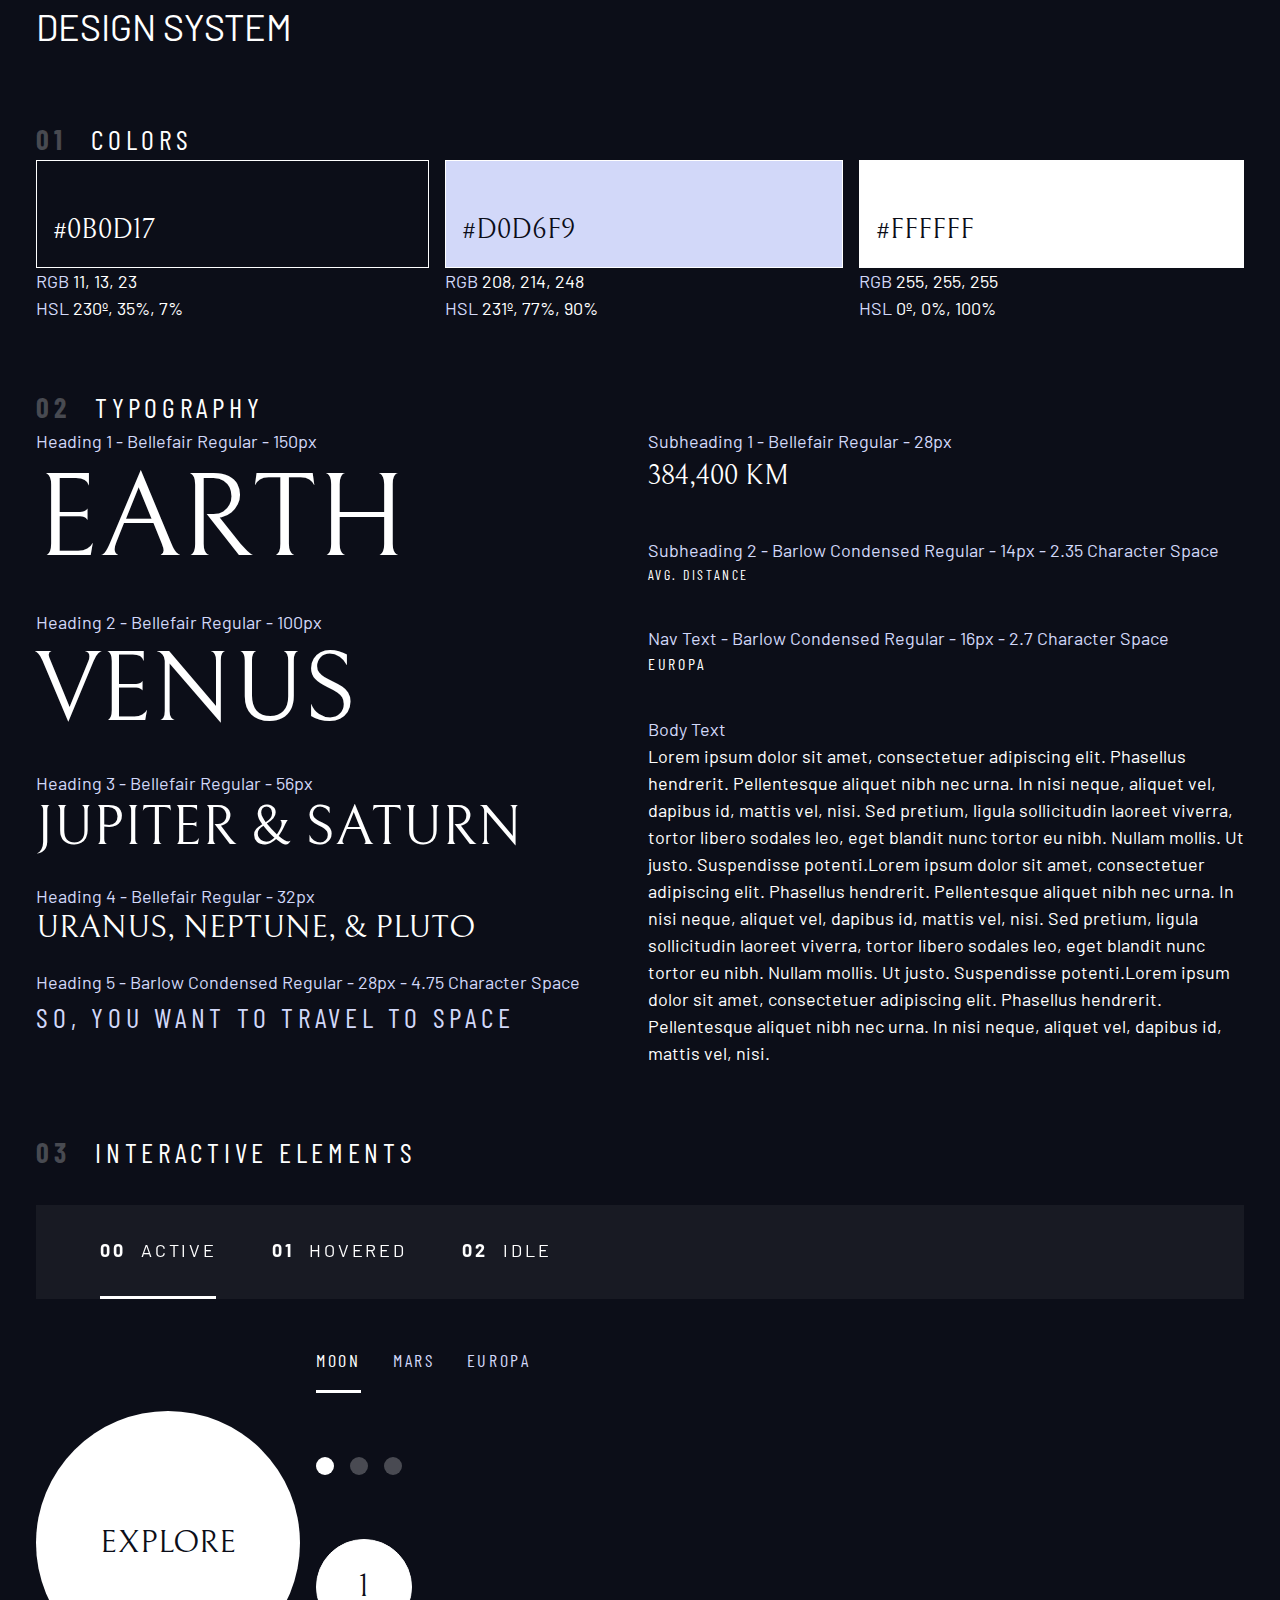
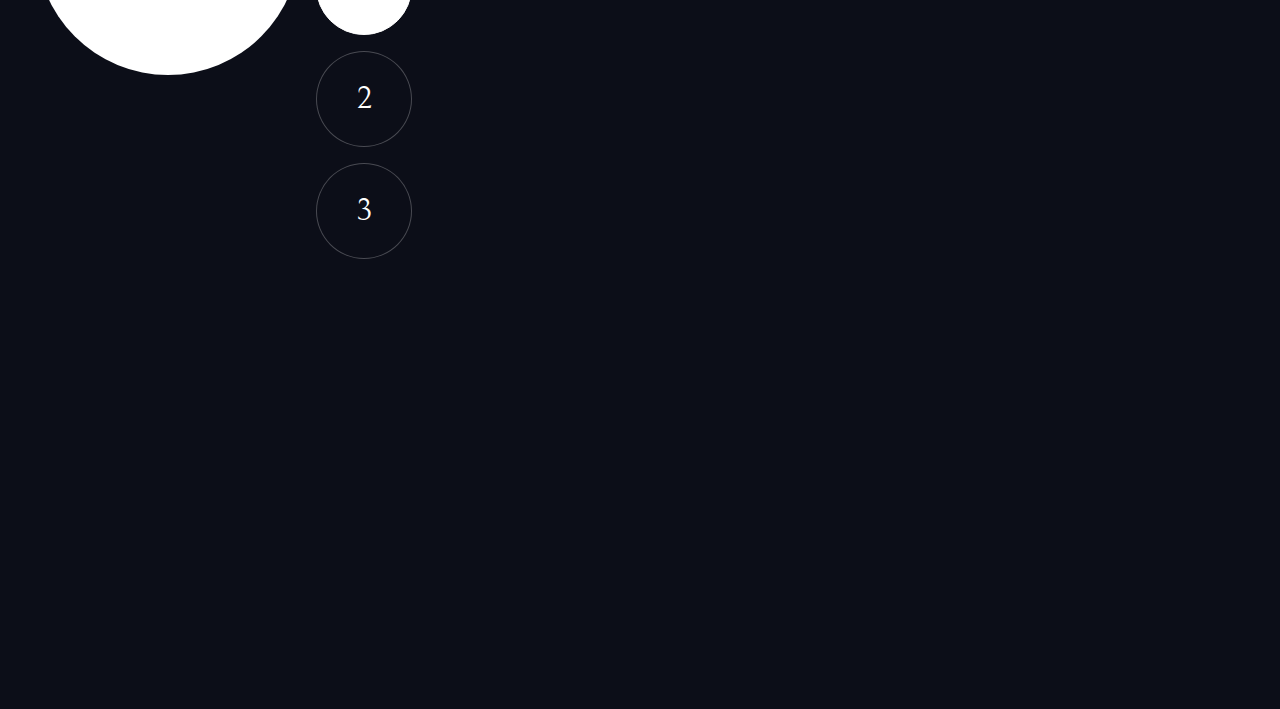
==== design-system.html @ 2c38a4b3 "Adding the design system and the home page" ====
<!DOCTYPE html>
<html lang="en">
  <head>
    <meta charset="UTF-8" />
    <meta name="viewport" content="width=device-width, initial-scale=1.0" />
    <!-- Google fonts -->
    <link rel="preconnect" href="https://fonts.googleapis.com" />
    <link rel="preconnect" href="https://fonts.gstatic.com" crossorigin />
    <link
      href="https://fonts.googleapis.com/css2?family=Barlow+Condensed:wght@400;700&family=Bellefair&family=Barlow:wght@400;700&display=swap"
      rel="stylesheet"
    />
    <link rel="stylesheet" href="index.css" />
    <title>Design system</title>
  </head>
  <body>
    <div class="container">
      <h1 class="uppercase">Design system</h1>

      <section id="colors" style="margin: 4rem 0">
        <h2 class="numbered-title"><span>01</span> colors</h2>

        <div class="flex">
          <div style="flex-grow: 1">
            <div
              class="bg-dark text-white ff-serif fs-500"
              style="padding: 3rem 1rem 1rem; border: 1px solid white"
            >
              #0B0D17
            </div>
            <p><span class="text-accent">RGB</span> 11, 13, 23</p>
            <p><span class="text-accent">HSL</span> 230º, 35%, 7%</p>
          </div>

          <div style="flex-grow: 1">
            <div
              class="bg-accent text-dark ff-serif fs-500"
              style="padding: 3rem 1rem 1rem; border: 1px solid white"
            >
              #D0D6F9
            </div>
            <p><span class="text-accent">RGB</span> 208, 214, 248</p>
            <p><span class="text-accent">HSL</span> 231º, 77%, 90%</p>
          </div>

          <div style="flex-grow: 1">
            <div
              class="bg-white text-dark ff-serif fs-500"
              style="padding: 3rem 1rem 1rem; border: 1px solid white"
            >
              #FFFFFF
            </div>
            <p><span class="text-accent">RGB</span> 255, 255, 255</p>
            <p><span class="text-accent">HSL</span> 0º, 0%, 100%</p>
          </div>
        </div>
      </section>

      <section id="typography" style="margin: 4rem 0">
        <h2 class="numbered-title"><span>02 </span>Typography</h2>
        <div class="flex">
          <div class="flow" style="flex-basis: 100%; --flow-space: 1.5rem">
            <div>
              <p class="text-accent">Heading 1 - Bellefair Regular - 150px</p>
              <p class="fs-900 ff-serif uppercase">Earth</p>
            </div>
            <div>
              <p class="text-accent">Heading 2 - Bellefair Regular - 100px</p>
              <p class="fs-800 ff-serif uppercase">Venus</p>
            </div>
            <div>
              <p class="text-accent">Heading 3 - Bellefair Regular - 56px</p>
              <p class="fs-700 ff-serif uppercase">Jupiter & Saturn</p>
            </div>
            <div>
              <p class="text-accent">Heading 4 - Bellefair Regular - 32px</p>
              <p class="fs-600 ff-serif uppercase">Uranus, Neptune, & Pluto</p>
            </div>
            <div>
              <p class="text-accent">
                Heading 5 - Barlow Condensed Regular - 28px - 4.75 Character
                Space
              </p>
              <p
                class="text-accent fs-500 ff-sans-cond uppercase letter-spacing-1"
              >
                So, you want to travel to space
              </p>
            </div>
          </div>

          <div class="flow" style="flex-basis: 100%; --flow-space: 2.5rem">
            <div>
              <p class="text-accent">Subheading 1 - Bellefair Regular - 28px</p>
              <p class="fs-500 ff-serif uppercase">384,400 km</p>
            </div>
            <div>
              <p class="text-accent">
                Subheading 2 - Barlow Condensed Regular - 14px - 2.35 Character
                Space
              </p>
              <p class="fs-200 uppercase ff-sans-cond letter-spacing-3">
                Avg. Distance
              </p>
            </div>
            <div>
              <p class="text-accent">
                Nav Text - Barlow Condensed Regular - 16px - 2.7 Character Space
              </p>
              <p class="fs-300 uppercase ff-sans-cond letter-spacing-2">
                Europa
              </p>
            </div>
            <div>
              <p class="text-accent">Body Text</p>
              <p>
                Lorem ipsum dolor sit amet, consectetuer adipiscing elit.
                Phasellus hendrerit. Pellentesque aliquet nibh nec urna. In nisi
                neque, aliquet vel, dapibus id, mattis vel, nisi. Sed pretium,
                ligula sollicitudin laoreet viverra, tortor libero sodales leo,
                eget blandit nunc tortor eu nibh. Nullam mollis. Ut justo.
                Suspendisse potenti.Lorem ipsum dolor sit amet, consectetuer
                adipiscing elit. Phasellus hendrerit. Pellentesque aliquet nibh
                nec urna. In nisi neque, aliquet vel, dapibus id, mattis vel,
                nisi. Sed pretium, ligula sollicitudin laoreet viverra, tortor
                libero sodales leo, eget blandit nunc tortor eu nibh. Nullam
                mollis. Ut justo. Suspendisse potenti.Lorem ipsum dolor sit
                amet, consectetuer adipiscing elit. Phasellus hendrerit.
                Pellentesque aliquet nibh nec urna. In nisi neque, aliquet vel,
                dapibus id, mattis vel, nisi.
              </p>
            </div>
          </div>
        </div>
      </section>

      <section class="flow" id="interactive-elements">
        <h2 class="numbered-title"><span>03</span> Interactive elements</h2>

        <!-- navigation -->
        <div>
          <nav>
            <ul class="primary-navigation underline-indicators flex">
              <li class="active">
                <a class="uppercase text-white letter-spacing-2" href="#"
                  ><span>00</span> Active</a
                >
              </li>
              <li>
                <a class="uppercase text-white letter-spacing-2" href="#"
                  ><span>01</span> Hovered</a
                >
              </li>
              <li>
                <a class="uppercase text-white letter-spacing-2" href="#"
                  ><span>02</span> Idle</a
                >
              </li>
            </ul>
          </nav>
        </div>

        <div class="flex">
          <div style="margin-top: 5rem">
            <!-- explore button -->
            <a
              href="#"
              class="large-button bg-white text-dark uppercase ff-serif fs-600"
              >Explore</a
            >
          </div>

          <div class="flow" style="margin-bottom: 50vh; --flow-space: 4rem">
            <!-- Tabs -->
            <div class="tab-list underline-indicators flex">
              <button
                aria-selected="true"
                class="uppercase ff-sans-cond text-accent bg-dark letter-spacing-2"
              >
                Moon
              </button>
              <button
                aria-selected="false"
                class="uppercase ff-sans-cond text-accent bg-dark letter-spacing-2"
              >
                Mars
              </button>
              <button
                aria-selected="false"
                class="uppercase ff-sans-cond text-accent bg-dark letter-spacing-2"
              >
                Europa
              </button>
            </div>

            <!-- Dots -->
            <div class="dot-indicators flex">
              <button aria-selected="true"><span class="sr-only">Slide title</span></button>
              <button aria-selected="false"><span class="sr-only">Slide title</span></button>
              <button aria-selected="false"><span class="sr-only">Slide title</span></button>
            </div>

            <!-- Numbers -->
            <div class="number-indicators flex">
                <a href="#" class="ff-serif text-white fs-600 active">1</a>
                <a href="#" class="ff-serif text-white fs-600">2</a>
                <a href="#" class="ff-serif text-white fs-600">3</a>
              </div>
          </div>
        </div>
      </section>
    </div>

    <script src="index.pack.js"></script>
  </body>
</html>
---- index.css ----
/* ------------------ */
/* Custom properties  */
/* ------------------ */

:root {
  /* colors */
  --clr-dark: 230 35% 7%;
  --clr-light: 231 77% 90%;
  --clr-white: 0 0% 100%;

  /* font-sizes */
  --fs-900: clamp(5rem, 8vw + 1rem, 9.375rem);
  --fs-800: 6.25rem;
  --fs-700: 3.5rem;
  --fs-600: 2rem;
  --fs-500: 1.75rem;
  --fs-400: 1.125rem;
  --fs-300: 1rem;
  --fs-200: 0.875rem;

  /* font-families */
  --ff-serif: "Bellefair", serif;
  --ff-sans-cond: "Barlow Condensed", sans-serif;
  --ff-sans-normal: "Barlow", sans-serif;
}

/* Tablet: 650px */
@media (min-width: 35em) {
  :root {
    --fs-800: 5rem;
    --fs-700: 2.5rem;
    --fs-600: 1.5rem;
    --fs-400: 1rem;
  }
}

/* Desktop: */
@media (min-width: 45em) {
  :root {
    /* font-sizes */
    --fs-800: 6.25rem;
    --fs-700: 3.5rem;
    --fs-600: 2rem;
    --fs-400: 1.125rem;
  }
}

/* ------------------ */
/* Reset              */
/* ------------------ */

/* https://piccalil.li/blog/a-modern-css-reset/ */

/* Box sizing */
*,
*::before,
*::after {
  box-sizing: border-box;
}

/* Reset margins */
body,
h1,
h2,
h3,
h4,
h5,
p,
figure,
picture {
  margin: 0;
}

h1,
h2,
h3,
h4,
h5,
h6 {
  font-weight: var(--fs-400);
}

/* set up the body */
body {
  font-family: var(--ff-sans-normal);
  font-size: var(--fs-400);
  color: hsl(var(--clr-white));
  background-color: hsl(var(--clr-dark));
  line-height: 1.5;
  min-height: 100vh;

  display: grid;
  grid-template-rows: min-content 1fr;

  overflow-x: hidden;
}

/* Make images easier to work with */
img,
picture {
  max-width: 100%;
  display: block;
}

/* make forms easier to work with */
input,
button,
textarea,
select {
  font: inherit;
}

/* Remove animations for people who've turned them off */
@media (prefers-reduced-motion: reduce) {
  *,
  *::before,
  *::after {
    animation-duration: 0.01ms !important;
    animation-iteration-count: 1 !important;
    transition-duration: 0.01ms !important;
    scroll-behavior: auto !important;
  }
}

/* ------------------ */
/* Utility classes    */
/* ------------------ */

/* general */

.flex {
  display: flex;
  gap: var(--gap, 1rem);
}

.grid {
  display: grid;
  gap: var(--gap, 1rem);
}

.d-block {
  display: block;
}

.flow > *:where(:not(:first-child)) {
  margin-top: var(--flow-space, 1rem);
}

.container {
  padding-inline: 2em;
  margin-inline: auto;
  max-width: 80rem;
}

.grid-container {
  text-align: center;
  display: grid;
  place-items: center;
  padding-inline: 1rem;
}

.grid-container * {
  max-width: 50ch;
}

/* Desktop layout: */
@media (min-width: 45em) {
  .grid-container {
    text-align: left;
    column-gap: var(--container-gap, 2rem);
    grid-template-columns: minmax(2rem, 1fr) repeat(2, minmax(0, 40rem)) minmax(
        2rem,
        1fr
      );
  }

  .grid-container > *:first-child {
    grid-column: 2;
  }

  .grid-container > *:last-child {
    grid-column: 3;
  }

  .grid-container--home {
    padding-bottom: max(6rem, 20vh);
    align-items: end;
  }
}

.sr-only {
  position: absolute;
  width: 1px;
  height: 1px;
  padding: 0;
  margin: -1px;
  overflow: hidden;
  clip: rect(0, 0, 0, 0);
  white-space: nowrap;
  border: 0;
}

.skip-to-content {
  position: absolute;
  z-index: 9999;
  background-color: hsl(var(--clr-white));
  color: hsl(var(--clr-dark));
  padding: 0.5em 1em;
  margin-inline: auto;
  transform: translateY(-100%);
  transition: transform 250ms ease-in;
}

.skip-to-content:focus {
  transform: translateY(0);
}

/* colors */

.bg-dark {
  background-color: hsl(var(--clr-dark));
}

.bg-accent {
  background-color: hsl(var(--clr-light));
}

.bg-white {
  background-color: hsl(var(--clr-white));
}

.text-dark {
  color: hsl(var(--clr-dark));
}

.text-accent {
  color: hsl(var(--clr-light));
}

.text-white {
  color: hsl(var(--clr-white));
}

/* typography */

.ff-serif {
  font-family: var(--ff-serif);
}
.ff-sans-cond {
  font-family: var(--ff-sans-cond);
}
.ff-sans-normal {
  font-family: var(--ff-sans-normal);
}

.letter-spacing-1 {
  letter-spacing: 4.75px;
}
.letter-spacing-2 {
  letter-spacing: 2.7px;
}
.letter-spacing-3 {
  letter-spacing: 2.35px;
}

.uppercase {
  text-transform: uppercase;
}

.fs-900 {
  font-size: var(--fs-900);
}
.fs-800 {
  font-size: var(--fs-800);
}
.fs-700 {
  font-size: var(--fs-700);
}
.fs-600 {
  font-size: var(--fs-600);
}
.fs-500 {
  font-size: var(--fs-500);
}
.fs-400 {
  font-size: var(--fs-400);
}
.fs-300 {
  font-size: var(--fs-300);
}
.fs-200 {
  font-size: var(--fs-200);
}

.fs-900,
.fs-800,
.fs-700,
.fs-600 {
  line-height: 1.1;
}

.numbered-title {
  font-family: var(--ff-sans-cond);
  font-size: var(--fs-500);
  text-transform: uppercase;
  letter-spacing: 4.72px;
}

.numbered-title span {
  margin-right: 0.5em;
  font-weight: 700;
  color: hsl(var(--clr-white) / 0.25);
}

/* ------------------ */
/* Components         */
/* ------------------ */

.large-button {
  font-size: 2rem;
  position: relative;
  z-index: 1;
  display: inline-grid;
  place-items: center;
  padding: 0 2em;
  border-radius: 50%;
  aspect-ratio: 1;
  text-decoration: none;
}

.large-button::after {
  content: "";
  position: absolute;
  z-index: -1;
  width: 100%;
  height: 100%;
  background: hsl(var(--clr-white) / 0.15);
  border-radius: 50%;
  opacity: 0;
  transition: opacity 500ms linear, transform 750ms ease-in-out;
}

.large-button:hover::after,
.large-button:focus::after {
  opacity: 1;
  transform: scale(1.5);
}

/* primary-header */
.logo {
  margin: 1.5rem clamp(1.5rem, 5vw, 3.5rem);
}

.primary-header {
  justify-content: space-between;
  align-items: center;
}

.primary-navigation {
  --gap: clamp(1.5rem, 5vw, 3.5rem);
  --underline-gap: 2rem;
  list-style: none;
  padding: 0;
  margin: 0;
  background: hsl(var(--clr-dark) / 0.95);
}

.primary-navigation a {
  text-decoration: none;
}

.primary-navigation a > span {
  font-weight: 700;
  margin-right: 0.5em;
}

@supports (backdrop-filter: blur(1.5rem)) {
  .primary-navigation {
    background: hsl(var(--clr-white) / 0.05);
    backdrop-filter: blur(1.5rem);
  }
}

.mobile-nav-toggle {
  display: none;
}

@media (max-width: 35rem) {
  .primary-navigation {
    --underline-gap: 0.5rem;
    position: fixed;
    z-index: 1000;
    inset: 0 0 0 30%;
    list-style: none;
    padding: min(20rem, 15vh) 2rem;
    margin: 0;
    flex-direction: column;
    transform: translateX(100%);
    transition: transform 500ms ease-in-out;
  }

  .primary-navigation.underline-indicators > .active {
    border: 0;
  }

  .primary-navigation[data-visible="true"] {
    transform: translateX(0);
  }

  .mobile-nav-toggle {
    display: block;
    position: absolute;
    z-index: 2000;
    right: 1rem;
    top: 2rem;
    background: transparent;
    background-image: url(./assets/shared/icon-hamburger.svg);
    background-repeat: no-repeat;
    background-position: center center;
    width: 1.5rem;
    aspect-ratio: 1;
    border: 0;
  }

  .mobile-nav-toggle[aria-expanded="true"] {
    background-image: url(./assets/shared/icon-close.svg);
  }

  .mobile-nav-toggle:focus-visible {
    outline: 5px solid white;
    outline-offset: 5px;
  }
}

@media (min-width: 35em) {
  .primary-navigation {
    padding-inline: clamp(3rem, 5vw, 7rem);
  }
}

@media (min-width: 35em) and (max-width: 44.999em) {
  .primary-navigation a > span {
    display: none;
  }
}

@media (min-width: 45em) {
  .primary-header::after {
    content: '';
    display: block;
    position: relative;
    height: 1px;
    width: 100%;
    margin-right: -2.5rem;
    background: hsl(var(--clr-white) / 0.25);
    order: 1;
  }

  nav {
    order: 2;
  }

  .primary-navigation {
    margin-block: 2rem;
  }
}

.underline-indicators > * {
  cursor: pointer;
  padding: var(--underline-gap, 1rem) 0;
  border: 0;
  border-bottom: 0.2rem solid hsl(var(--clr-white) / 0);
}

.underline-indicators > *:hover,
.underline-indicators > *:focus {
  border-color: hsl(var(--clr-white) / 0.5);
}

.underline-indicators > .active,
.underline-indicators > [aria-selected="true"] {
  color: hsl(var(--clr-white) / 1);
  border-color: hsl(var(--clr-white) / 1);
}

.tab-list {
  --gap: 2rem;
}

.dot-indicators > * {
  cursor: pointer;
  border: 0;
  border-radius: 50%;
  aspect-ratio: 1;
  padding: 0.5em;
  background-color: hsl(var(--clr-white) / 0.25);
}

.dot-indicators > *:hover,
.dot-indicators > *:focus {
  background-color: hsl(var(--clr-white) / 0.5);
}

.dot-indicators > [aria-selected="true"] {
  background-color: hsl(var(--clr-white) / 1);
}

.number-indicators {
  flex-direction: column;
}

.number-indicators > a {
  display: grid;
  place-items: center;
  text-decoration: none;
  cursor: pointer;
  border: 1px solid hsl(var(--clr-white) / 0.25);
  border-radius: 50%;
  width: 3em;
  height: 3em;
  background-color: hsl(var(--clr-dark));
}

.number-indicators > *:hover,
.number-indicators > *:focus {
  border: 1px solid hsl(var(--clr-white) / 1);
}

.number-indicators > .active {
  color: hsl(var(--clr-dark));
  background-color: hsl(var(--clr-white));
  border: 1px solid hsl(var(--clr-white) / 1);
}

/* ------------------------- */
/* Page specific background  */
/* ------------------------- */

/* home */
body {
  background-size: cover;
  background-position: bottom center;
}

.home {
  background-image: url(./assets/home/background-home-mobile.jpg);
}

@media (min-width: 35rem) {
  .home {
    background-position: center center;
    background-image: url(./assets/home/background-home-tablet.jpg);
  }
}

@media (min-width: 45rem) {
  .home {
    background-image: url(./assets/home/background-home-desktop.jpg);
  }
}
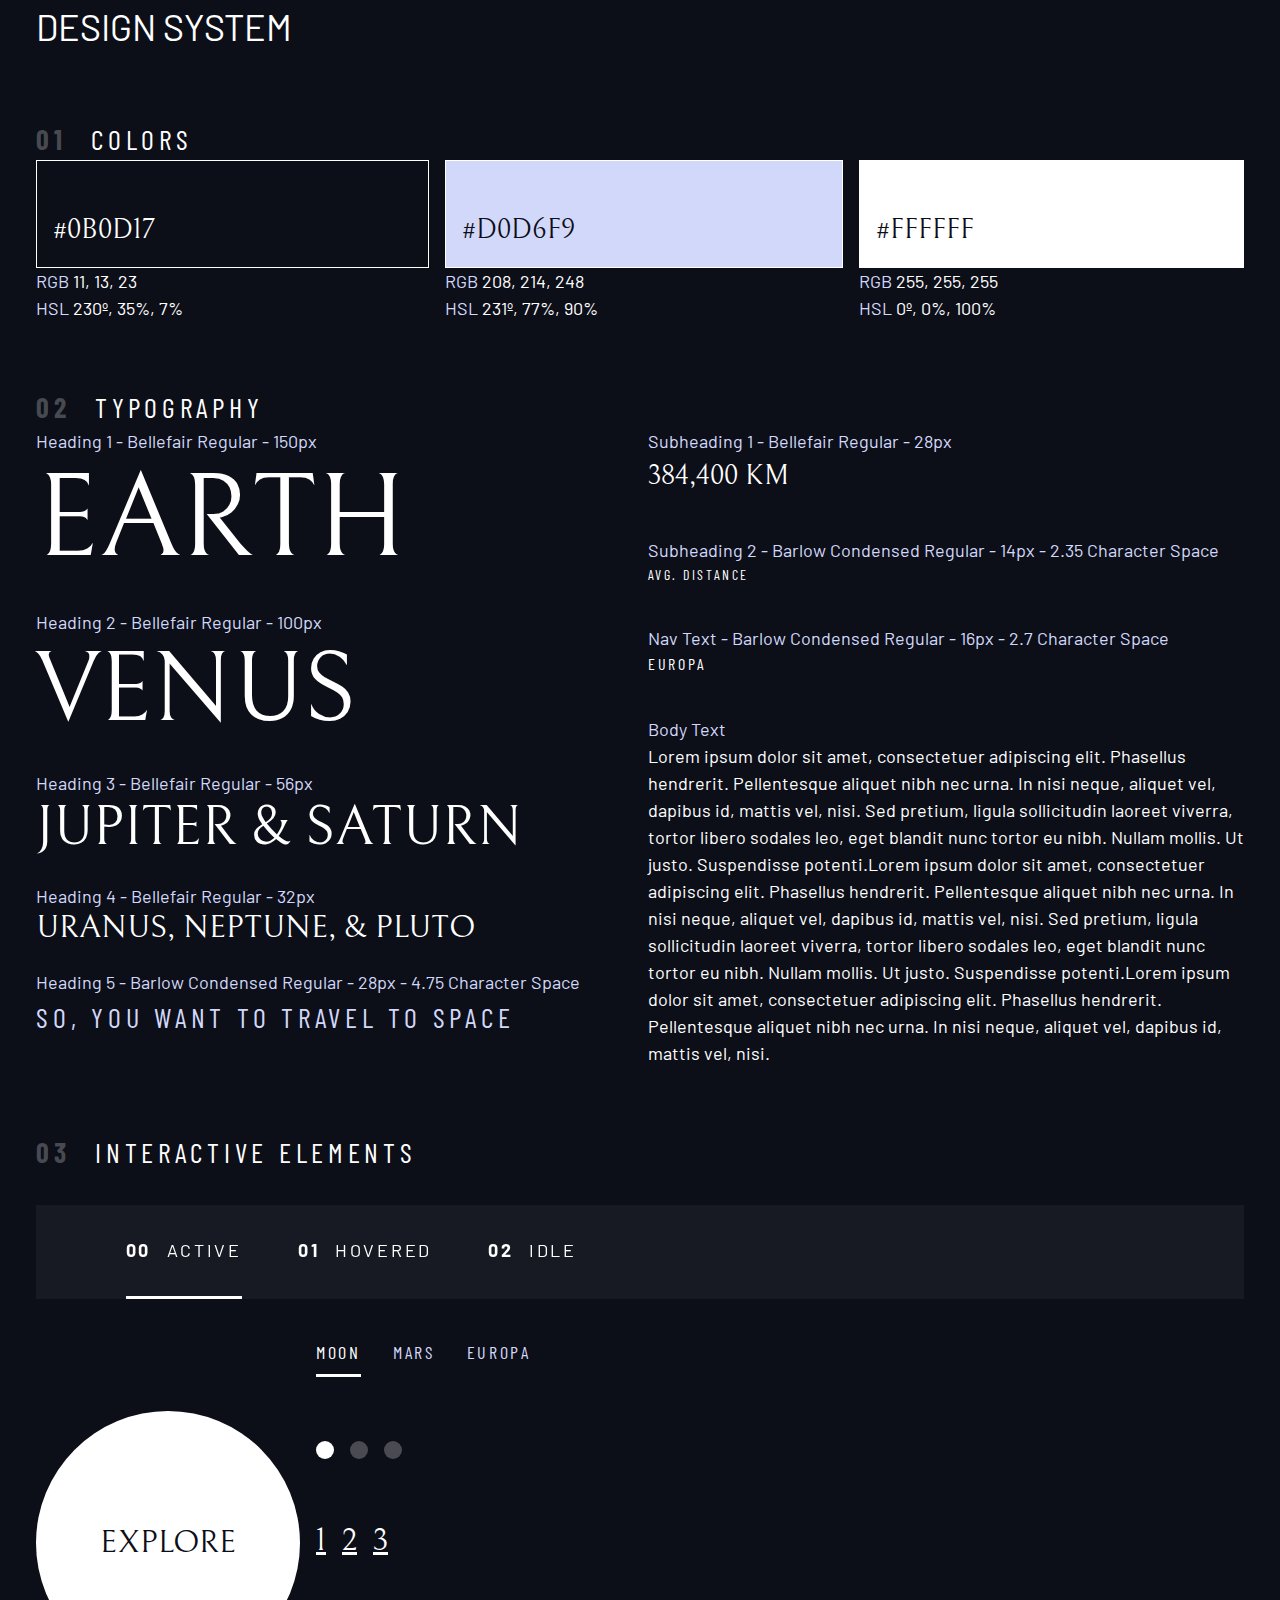
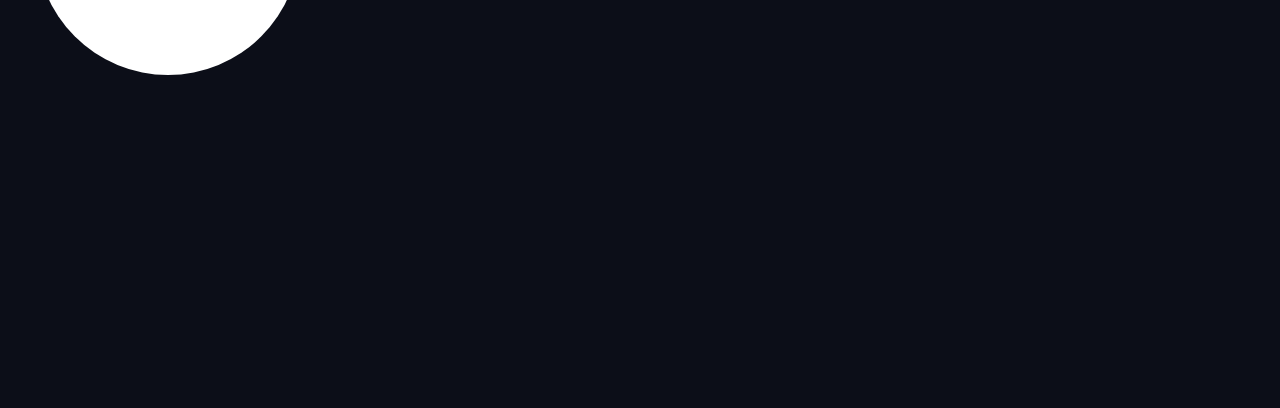
==== commit f2346652: "Finish the destination and crew pages. Add the functionality to navigate thru the tabs with the keyb" ====
--- a/design-system.html
+++ b/design-system.html
@@ -175,19 +175,19 @@
             <div class="tab-list underline-indicators flex">
               <button
                 aria-selected="true"
-                class="uppercase ff-sans-cond text-accent bg-dark letter-spacing-2"
+                class="uppercase ff-sans-cond text-accent letter-spacing-2"
               >
                 Moon
               </button>
               <button
                 aria-selected="false"
-                class="uppercase ff-sans-cond text-accent bg-dark letter-spacing-2"
+                class="uppercase ff-sans-cond text-accent letter-spacing-2"
               >
                 Mars
               </button>
               <button
                 aria-selected="false"
-                class="uppercase ff-sans-cond text-accent bg-dark letter-spacing-2"
+                class="uppercase ff-sans-cond text-accent letter-spacing-2"
               >
                 Europa
               </button>
--- a/index.css
+++ b/index.css
@@ -1,53 +1,54 @@
-/* ------------------ */
-/* Custom properties  */
-/* ------------------ */
+/* ------------------- */
+/* Custom properties   */
+/* ------------------- */
 
 :root {
   /* colors */
   --clr-dark: 230 35% 7%;
   --clr-light: 231 77% 90%;
   --clr-white: 0 0% 100%;
-
+  
   /* font-sizes */
   --fs-900: clamp(5rem, 8vw + 1rem, 9.375rem);
-  --fs-800: 6.25rem;
-  --fs-700: 3.5rem;
-  --fs-600: 2rem;
-  --fs-500: 1.75rem;
-  --fs-400: 1.125rem;
+  --fs-800: 3.5rem;
+  --fs-700: 1.5rem;
+  --fs-600: 1rem;
+  --fs-500: 1rem;
+  --fs-400: 0.9375rem;
   --fs-300: 1rem;
   --fs-200: 0.875rem;
-
+  
   /* font-families */
   --ff-serif: "Bellefair", serif;
   --ff-sans-cond: "Barlow Condensed", sans-serif;
   --ff-sans-normal: "Barlow", sans-serif;
 }
 
-/* Tablet: 650px */
 @media (min-width: 35em) {
   :root {
-    --fs-800: 5rem;
-    --fs-700: 2.5rem;
-    --fs-600: 1.5rem;
-    --fs-400: 1rem;
-  }
-}
-
-/* Desktop: */
+      --fs-800: 5rem;
+      --fs-700: 2.5rem;
+      --fs-600: 1.5rem;
+      --fs-500: 1.25rem;
+      --fs-400: 1rem;
+  }
+}
+
 @media (min-width: 45em) {
   :root {
-    /* font-sizes */
-    --fs-800: 6.25rem;
-    --fs-700: 3.5rem;
-    --fs-600: 2rem;
-    --fs-400: 1.125rem;
-  }
-}
-
-/* ------------------ */
-/* Reset              */
-/* ------------------ */
+      /* font-sizes */
+      --fs-800: 6.25rem;
+      --fs-700: 3.5rem;
+      --fs-600: 2rem;
+      --fs-500: 1.75rem;
+      --fs-400: 1.125rem;
+  }
+}
+
+
+/* ------------------- */
+/* Reset               */
+/* ------------------- */
 
 /* https://piccalil.li/blog/a-modern-css-reset/ */
 
@@ -68,7 +69,7 @@
 p,
 figure,
 picture {
-  margin: 0;
+  margin: 0; 
 }
 
 h1,
@@ -76,33 +77,34 @@
 h3,
 h4,
 h5,
-h6 {
-  font-weight: var(--fs-400);
+h6,
+p {
+  font-weight: 400;
 }
 
 /* set up the body */
 body {
   font-family: var(--ff-sans-normal);
   font-size: var(--fs-400);
-  color: hsl(var(--clr-white));
-  background-color: hsl(var(--clr-dark));
+  color: hsl( var(--clr-white) );
+  background-color: hsl( var(--clr-dark) );
   line-height: 1.5;
   min-height: 100vh;
-
+  
   display: grid;
   grid-template-rows: min-content 1fr;
-
+  
   overflow-x: hidden;
 }
 
-/* Make images easier to work with */
+/* make images easier to work with */
 img,
-picture {
+picutre {
   max-width: 100%;
   display: block;
 }
 
-/* make forms easier to work with */
+/* make form elements easier to work with */
 input,
 button,
 textarea,
@@ -110,21 +112,22 @@
   font: inherit;
 }
 
-/* Remove animations for people who've turned them off */
-@media (prefers-reduced-motion: reduce) {
-  *,
-  *::before,
-  *::after {
-    animation-duration: 0.01ms !important;
-    animation-iteration-count: 1 !important;
-    transition-duration: 0.01ms !important;
-    scroll-behavior: auto !important;
-  }
-}
-
-/* ------------------ */
-/* Utility classes    */
-/* ------------------ */
+/* remove animations for people who've turned them off */
+@media (prefers-reduced-motion: reduce) {  
+*,
+*::before,
+*::after {
+  animation-duration: 0.01ms !important;
+  animation-iteration-count: 1 !important;
+  transition-duration: 0.01ms !important;
+  scroll-behavior: auto !important;
+}
+}
+
+
+/* ------------------- */
+/* Utility classes     */
+/* ------------------- */
 
 /* general */
 
@@ -144,6 +147,10 @@
 
 .flow > *:where(:not(:first-child)) {
   margin-top: var(--flow-space, 1rem);
+}
+
+.flow--space-small {
+  --flow-space: .75rem;
 }
 
 .container {
@@ -152,60 +159,24 @@
   max-width: 80rem;
 }
 
-.grid-container {
-  text-align: center;
-  display: grid;
-  place-items: center;
-  padding-inline: 1rem;
-}
-
-.grid-container * {
-  max-width: 50ch;
-}
-
-/* Desktop layout: */
-@media (min-width: 45em) {
-  .grid-container {
-    text-align: left;
-    column-gap: var(--container-gap, 2rem);
-    grid-template-columns: minmax(2rem, 1fr) repeat(2, minmax(0, 40rem)) minmax(
-        2rem,
-        1fr
-      );
-  }
-
-  .grid-container > *:first-child {
-    grid-column: 2;
-  }
-
-  .grid-container > *:last-child {
-    grid-column: 3;
-  }
-
-  .grid-container--home {
-    padding-bottom: max(6rem, 20vh);
-    align-items: end;
-  }
-}
-
 .sr-only {
-  position: absolute;
-  width: 1px;
-  height: 1px;
-  padding: 0;
-  margin: -1px;
-  overflow: hidden;
-  clip: rect(0, 0, 0, 0);
-  white-space: nowrap;
-  border: 0;
+position: absolute; 
+width: 1px;
+height: 1px;
+padding: 0;
+margin: -1px; 
+overflow: hidden;
+clip: rect(0, 0, 0, 0);
+white-space: nowrap; /* added line */
+border: 0;
 }
 
 .skip-to-content {
   position: absolute;
   z-index: 9999;
-  background-color: hsl(var(--clr-white));
-  color: hsl(var(--clr-dark));
-  padding: 0.5em 1em;
+  background: hsl( var(--clr-white) );
+  color: hsl( var(--clr-dark) ); 
+  padding: .5em 1em;
   margin-inline: auto;
   transform: translateY(-100%);
   transition: transform 250ms ease-in;
@@ -217,80 +188,34 @@
 
 /* colors */
 
-.bg-dark {
-  background-color: hsl(var(--clr-dark));
-}
-
-.bg-accent {
-  background-color: hsl(var(--clr-light));
-}
-
-.bg-white {
-  background-color: hsl(var(--clr-white));
-}
-
-.text-dark {
-  color: hsl(var(--clr-dark));
-}
-
-.text-accent {
-  color: hsl(var(--clr-light));
-}
-
-.text-white {
-  color: hsl(var(--clr-white));
-}
+.bg-dark { background-color: hsl( var(--clr-dark) );}
+.bg-accent { background-color: hsl( var(--clr-light) );}
+.bg-white { background-color: hsl( var(--clr-white) );}
+
+.text-dark { color: hsl( var(--clr-dark) );}
+.text-accent { color: hsl( var(--clr-light) );}
+.text-white { color: hsl( var(--clr-white) );}
 
 /* typography */
 
-.ff-serif {
-  font-family: var(--ff-serif);
-}
-.ff-sans-cond {
-  font-family: var(--ff-sans-cond);
-}
-.ff-sans-normal {
-  font-family: var(--ff-sans-normal);
-}
-
-.letter-spacing-1 {
-  letter-spacing: 4.75px;
-}
-.letter-spacing-2 {
-  letter-spacing: 2.7px;
-}
-.letter-spacing-3 {
-  letter-spacing: 2.35px;
-}
-
-.uppercase {
-  text-transform: uppercase;
-}
-
-.fs-900 {
-  font-size: var(--fs-900);
-}
-.fs-800 {
-  font-size: var(--fs-800);
-}
-.fs-700 {
-  font-size: var(--fs-700);
-}
-.fs-600 {
-  font-size: var(--fs-600);
-}
-.fs-500 {
-  font-size: var(--fs-500);
-}
-.fs-400 {
-  font-size: var(--fs-400);
-}
-.fs-300 {
-  font-size: var(--fs-300);
-}
-.fs-200 {
-  font-size: var(--fs-200);
-}
+.ff-serif { font-family: var(--ff-serif); } 
+.ff-sans-cond { font-family: var(--ff-sans-cond); } 
+.ff-sans-normal { font-family: var(--ff-sans-normal); } 
+
+.letter-spacing-1 { letter-spacing: 4.75px; } 
+.letter-spacing-2 { letter-spacing: 2.7px; } 
+.letter-spacing-3 { letter-spacing: 2.35px; } 
+
+.uppercase { text-transform: uppercase; }
+
+.fs-900 { font-size: var(--fs-900); }
+.fs-800 { font-size: var(--fs-800); }
+.fs-700 { font-size: var(--fs-700); }
+.fs-600 { font-size: var(--fs-600); }
+.fs-500 { font-size: var(--fs-500); }
+.fs-400 { font-size: var(--fs-400); }
+.fs-300 { font-size: var(--fs-300); }
+.fs-200 { font-size: var(--fs-200); }
 
 .fs-900,
 .fs-800,
@@ -303,18 +228,19 @@
   font-family: var(--ff-sans-cond);
   font-size: var(--fs-500);
   text-transform: uppercase;
-  letter-spacing: 4.72px;
+  letter-spacing: 4.72px; 
 }
 
 .numbered-title span {
-  margin-right: 0.5em;
+  margin-right: .5em;
   font-weight: 700;
-  color: hsl(var(--clr-white) / 0.25);
-}
-
-/* ------------------ */
-/* Components         */
-/* ------------------ */
+  color: hsl( var(--clr-white) / .25);
+}
+
+
+/* ------------------- */
+/* Compontents         */
+/* ------------------- */
 
 .large-button {
   font-size: 2rem;
@@ -329,12 +255,12 @@
 }
 
 .large-button::after {
-  content: "";
+  content: '';
   position: absolute;
   z-index: -1;
   width: 100%;
   height: 100%;
-  background: hsl(var(--clr-white) / 0.15);
+  background: hsl( var(--clr-white) / .1);
   border-radius: 50%;
   opacity: 0;
   transition: opacity 500ms linear, transform 750ms ease-in-out;
@@ -347,6 +273,7 @@
 }
 
 /* primary-header */
+
 .logo {
   margin: 1.5rem clamp(1.5rem, 5vw, 3.5rem);
 }
@@ -362,7 +289,8 @@
   list-style: none;
   padding: 0;
   margin: 0;
-  background: hsl(var(--clr-dark) / 0.95);
+  background: hsl( var(--clr-white) / 0.05);
+  backdrop-filter: blur(1.5rem);
 }
 
 .primary-navigation a {
@@ -371,14 +299,7 @@
 
 .primary-navigation a > span {
   font-weight: 700;
-  margin-right: 0.5em;
-}
-
-@supports (backdrop-filter: blur(1.5rem)) {
-  .primary-navigation {
-    background: hsl(var(--clr-white) / 0.05);
-    backdrop-filter: blur(1.5rem);
-  }
+  margin-right: .5em;
 }
 
 .mobile-nav-toggle {
@@ -387,100 +308,106 @@
 
 @media (max-width: 35rem) {
   .primary-navigation {
-    --underline-gap: 0.5rem;
-    position: fixed;
-    z-index: 1000;
-    inset: 0 0 0 30%;
-    list-style: none;
-    padding: min(20rem, 15vh) 2rem;
-    margin: 0;
-    flex-direction: column;
-    transform: translateX(100%);
-    transition: transform 500ms ease-in-out;
-  }
-
+      --underline-gap: .5rem;
+      position: fixed;
+      z-index: 1000;
+      inset: 0 0 0 30%;
+      list-style: none;
+      padding: min(20rem, 15vh) 2rem;
+      margin: 0;
+      flex-direction: column;
+      transform: translateX(100%);
+      transition: transform 500ms ease-in-out;
+  }
+  
+  .primary-navigation[data-visible="true"] {
+      transform: translateX(0);
+  }
+  
   .primary-navigation.underline-indicators > .active {
-    border: 0;
-  }
-
-  .primary-navigation[data-visible="true"] {
-    transform: translateX(0);
-  }
-
+     border: 0;
+  }
+  
   .mobile-nav-toggle {
-    display: block;
-    position: absolute;
-    z-index: 2000;
-    right: 1rem;
-    top: 2rem;
-    background: transparent;
-    background-image: url(./assets/shared/icon-hamburger.svg);
-    background-repeat: no-repeat;
-    background-position: center center;
-    width: 1.5rem;
-    aspect-ratio: 1;
-    border: 0;
-  }
-
+      display: block;
+      position: absolute;
+      z-index: 2000;
+      right: 1rem;
+      top: 2rem;
+      background: transparent;
+      background-image: url(./assets/shared/icon-hamburger.svg);
+      background-repeat: no-repeat;
+      background-position: center;
+      width: 1.5rem;
+      aspect-ratio: 1;
+      border: 0;
+  }
+  
   .mobile-nav-toggle[aria-expanded="true"] {
-    background-image: url(./assets/shared/icon-close.svg);
-  }
-
+      background-image: url(./assets/shared/icon-close.svg);
+  }
+  
   .mobile-nav-toggle:focus-visible {
-    outline: 5px solid white;
-    outline-offset: 5px;
-  }
+      outline: 5px solid white;
+      outline-offset: 5px;
+  }
+  
 }
 
 @media (min-width: 35em) {
   .primary-navigation {
-    padding-inline: clamp(3rem, 5vw, 7rem);
+      padding-inline: clamp(3rem, 7vw, 7rem);
   }
 }
 
 @media (min-width: 35em) and (max-width: 44.999em) {
   .primary-navigation a > span {
-    display: none;
+      display: none;
   }
 }
 
 @media (min-width: 45em) {
-  .primary-header::after {
-    content: '';
-    display: block;
-    position: relative;
-    height: 1px;
-    width: 100%;
-    margin-right: -2.5rem;
-    background: hsl(var(--clr-white) / 0.25);
-    order: 1;
-  }
-
+  
+   .primary-header::after {
+       content: '';
+       display: block;
+       position: relative;
+       height: 1px;
+       width: 100%;
+       margin-right: -2.5rem;
+       background: hsl( var(--clr-white) / .25);
+       order: 1;
+   }
+   
   nav {
-    order: 2;
-  }
-
+      order: 2;
+  }
+  
   .primary-navigation {
-    margin-block: 2rem;
-  }
-}
+      margin-block: 2rem;
+  }
+  
+ 
+}
+
 
 .underline-indicators > * {
   cursor: pointer;
-  padding: var(--underline-gap, 1rem) 0;
+  padding: var(--underline-gap, .5rem) 0;
   border: 0;
-  border-bottom: 0.2rem solid hsl(var(--clr-white) / 0);
+  border-bottom: .2rem solid hsl( var(--clr-white) / 0 );
+  background-color: transparent;
 }
 
 .underline-indicators > *:hover,
 .underline-indicators > *:focus {
-  border-color: hsl(var(--clr-white) / 0.5);
+  border-color: hsl( var(--clr-white) / .5);
 }
 
 .underline-indicators > .active,
 .underline-indicators > [aria-selected="true"] {
-  color: hsl(var(--clr-white) / 1);
-  border-color: hsl(var(--clr-white) / 1);
+  color: hsl( var(--clr-white) / 1);
+  border-color: hsl( var(--clr-white) / 1); 
 }
 
 .tab-list {
@@ -491,70 +418,241 @@
   cursor: pointer;
   border: 0;
   border-radius: 50%;
-  aspect-ratio: 1;
-  padding: 0.5em;
-  background-color: hsl(var(--clr-white) / 0.25);
+  padding: .5em;
+  background-color: hsl( var(--clr-white) / .25);
 }
 
 .dot-indicators > *:hover,
-.dot-indicators > *:focus {
-  background-color: hsl(var(--clr-white) / 0.5);
+.dot-indicators > *:focus { 
+  background-color: hsl( var(--clr-white) / .5);
 }
 
 .dot-indicators > [aria-selected="true"] {
-  background-color: hsl(var(--clr-white) / 1);
-}
-
-.number-indicators {
-  flex-direction: column;
-}
-
-.number-indicators > a {
-  display: grid;
-  place-items: center;
-  text-decoration: none;
-  cursor: pointer;
-  border: 1px solid hsl(var(--clr-white) / 0.25);
-  border-radius: 50%;
-  width: 3em;
-  height: 3em;
-  background-color: hsl(var(--clr-dark));
-}
-
-.number-indicators > *:hover,
-.number-indicators > *:focus {
-  border: 1px solid hsl(var(--clr-white) / 1);
-}
-
-.number-indicators > .active {
-  color: hsl(var(--clr-dark));
-  background-color: hsl(var(--clr-white));
-  border: 1px solid hsl(var(--clr-white) / 1);
-}
-
-/* ------------------------- */
-/* Page specific background  */
-/* ------------------------- */
-
-/* home */
+  background-color: hsl( var(--clr-white) / 1); 
+}
+
+
+/* ----------------------------- */
+/* Page specific background      */
+/* ----------------------------- */
 body {
   background-size: cover;
   background-position: bottom center;
 }
-
+/* home */
 .home {
   background-image: url(./assets/home/background-home-mobile.jpg);
 }
 
 @media (min-width: 35rem) {
   .home {
-    background-position: center center;
-    background-image: url(./assets/home/background-home-tablet.jpg);
+      background-position: center center;
+      background-image: url(./assets/home/background-home-tablet.jpg);
   }
 }
 
 @media (min-width: 45rem) {
   .home {
-    background-image: url(./assets/home/background-home-desktop.jpg);
-  }
-}
+      background-image: url(./assets/home/background-home-desktop.jpg);
+  }
+} 
+
+/* destination */
+.destination {
+  background-image: url(./assets/destination/background-destination-mobile.jpg);
+}
+
+@media (min-width: 35rem) {
+  .destination {
+      background-position: center center;
+      background-image: url(./assets/destination/background-destination-tablet.jpg);
+  }
+}
+
+@media (min-width: 45rem) {
+  .destination {
+      background-image: url(./assets/destination/background-destination-desktop.jpg);
+  }
+} 
+
+/* crew */
+.crew {
+  background-image: url(./assets/home/background-crew-mobile.jpg);
+}
+
+@media (min-width: 35rem) {
+  .crew {
+      background-position: center center;
+      background-image: url(./assets/crew/background-crew-tablet.jpg);
+  }
+}
+
+@media (min-width: 45rem) {
+  .crew {
+      background-image: url(./assets/crew/background-crew-desktop.jpg);
+  }
+} 
+
+/* ----------------------------- */
+/* Layout                        */
+/* ----------------------------- */
+
+
+.grid-container {
+  text-align: center;
+  display: grid;
+  place-items: center;
+  padding-inline: 1rem;
+  padding-bottom: 4rem;
+}
+
+.grid-container p:not([class]) {
+  max-width: 50ch;
+}
+
+.numbered-title {
+  grid-area: title;
+}
+
+/* destination layout */
+
+.grid-container--destination {
+  --flow-space: 2rem;
+  grid-template-areas: 
+      'title'
+      'image'
+      'tabs'
+      'content';
+}
+
+.grid-container--destination > picture {
+  grid-area: image;
+  max-width: 60%;
+  align-self: start;
+}
+
+.grid-container--destination > .tab-list {
+  grid-area: tabs;
+}
+
+.grid-container--destination > .destination-info {
+  grid-area: content;
+}
+
+.destination-meta {
+  flex-direction: column;
+  border-top: 1px solid hsl( var(--clr-white) / .1);
+  padding-top: 2.5rem;
+  margin-top: 2.5rem;
+}
+
+.destination-meta p {
+  font-size: 1.75rem;
+}
+
+/* crew layout */
+
+.grid-container--crew {
+  --flow-space: 2rem;
+  grid-template-areas: 
+      'title'
+      'image'
+      'tabs'
+      'content';
+}
+
+.grid-container--crew > picture {
+  grid-area: image;
+  max-width: 60%;
+  border-bottom: 1px solid hsl( var(--clr-white) / .1);
+}
+
+.grid-container--crew > .dot-indicators {
+  grid-area: tabs;
+}
+
+.grid-container--crew > .crew-details {
+  grid-area: content;
+}
+
+.crew-details h2 {
+  color: hsl( var(--clr-white) / .5);
+}
+
+@media (min-width: 35em) {
+  .numbered-title {
+      justify-self: start;
+      margin-top: 2rem;
+  }
+  
+  .destination-meta {
+      flex-direction: row;
+      justify-content: space-evenly;
+  }
+  
+  .grid-container--crew {
+      padding-bottom: 0;
+      grid-template-areas: 
+          'title'
+          'content'
+          'tabs'
+          'image';
+  }
+  
+  
+}
+
+@media (min-width: 45em) {
+  .grid-container {
+      text-align: left;
+      column-gap: var(--container-gap, 2rem);
+      grid-template-columns: minmax(1rem, 1fr) repeat(2, minmax(0, 30rem)) minmax(1rem, 1fr);
+  }
+  
+  .grid-container--home {
+      padding-bottom: max(6rem, 20vh);
+      align-items: end;
+  }
+  
+  .grid-container--home > *:first-child {
+      grid-column: 2;
+  }
+
+  .grid-container--home > *:last-child {
+      grid-column: 3;
+  }
+  
+  .grid-container--destination {
+      justify-items: start;
+      align-content: start;
+      grid-template-areas: 
+          '. title title .'
+          '. image tabs .'
+          '. image content .';
+  }
+  
+  .grid-container--destination > picture {
+      max-width: 90%;
+  }
+   
+  .destination-meta {
+      --gap: min(6vw, 6rem);
+      justify-content: start;
+  }
+  
+  .grid-container--crew {
+      grid-template-columns: minmax(1rem, 1fr) minmax(0, 37rem) minmax(0, 23rem) minmax(1rem, 1fr);
+      justify-items: start;
+      grid-template-areas: 
+          '. title title .'
+          '. content image .'
+          '. tabs image .';
+  }
+  
+  .grid-container--crew > picture {
+      grid-column: span 2;
+      align-self: end; 
+      max-width: 90%;
+  }
+
+}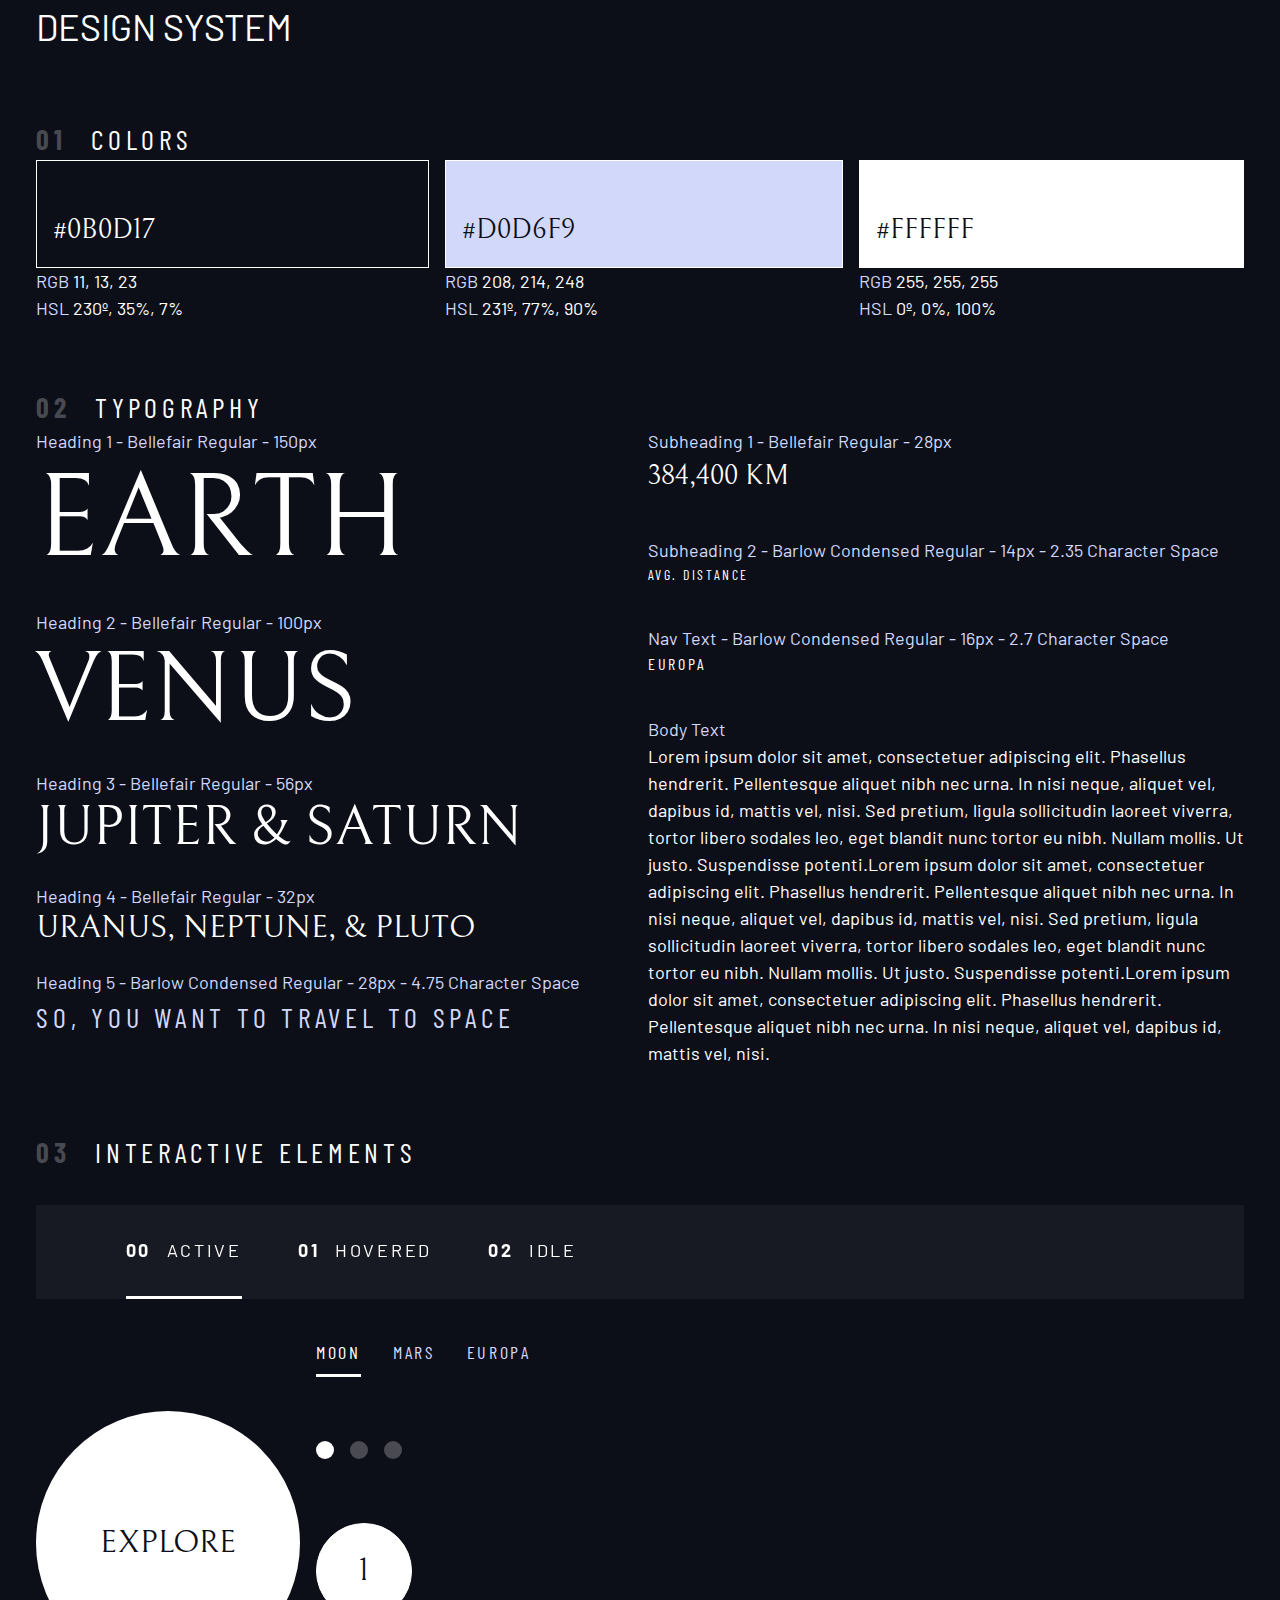
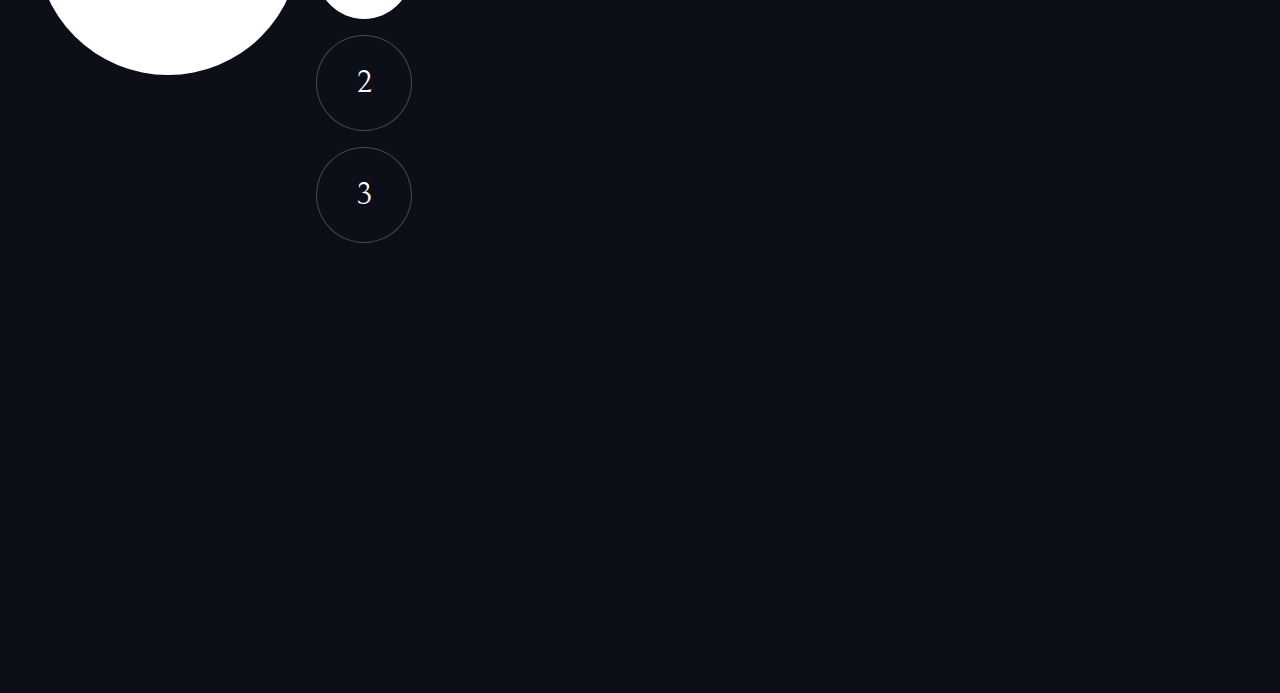
==== commit 5d8153a3: "Refactor the number indicators component. Add the entire styles layout for technology page Add the p" ====
--- a/design-system.html
+++ b/design-system.html
@@ -195,17 +195,23 @@
 
             <!-- Dots -->
             <div class="dot-indicators flex">
-              <button aria-selected="true"><span class="sr-only">Slide title</span></button>
-              <button aria-selected="false"><span class="sr-only">Slide title</span></button>
-              <button aria-selected="false"><span class="sr-only">Slide title</span></button>
+              <button aria-selected="true">
+                <span class="sr-only">Slide title</span>
+              </button>
+              <button aria-selected="false">
+                <span class="sr-only">Slide title</span>
+              </button>
+              <button aria-selected="false">
+                <span class="sr-only">Slide title</span>
+              </button>
             </div>
 
             <!-- Numbers -->
             <div class="number-indicators flex">
-                <a href="#" class="ff-serif text-white fs-600 active">1</a>
-                <a href="#" class="ff-serif text-white fs-600">2</a>
-                <a href="#" class="ff-serif text-white fs-600">3</a>
-              </div>
+              <button aria-selected="true" class="ff-serif text-white fs-600">1</button>
+              <button class="ff-serif text-white fs-600">2</button>
+              <button class="ff-serif text-white fs-600">3</button>
+            </div>
           </div>
         </div>
       </section>
--- a/index.css
+++ b/index.css
@@ -7,7 +7,7 @@
   --clr-dark: 230 35% 7%;
   --clr-light: 231 77% 90%;
   --clr-white: 0 0% 100%;
-  
+
   /* font-sizes */
   --fs-900: clamp(5rem, 8vw + 1rem, 9.375rem);
   --fs-800: 3.5rem;
@@ -17,7 +17,7 @@
   --fs-400: 0.9375rem;
   --fs-300: 1rem;
   --fs-200: 0.875rem;
-  
+
   /* font-families */
   --ff-serif: "Bellefair", serif;
   --ff-sans-cond: "Barlow Condensed", sans-serif;
@@ -26,25 +26,24 @@
 
 @media (min-width: 35em) {
   :root {
-      --fs-800: 5rem;
-      --fs-700: 2.5rem;
-      --fs-600: 1.5rem;
-      --fs-500: 1.25rem;
-      --fs-400: 1rem;
+    --fs-800: 5rem;
+    --fs-700: 2.5rem;
+    --fs-600: 1.5rem;
+    --fs-500: 1.25rem;
+    --fs-400: 1rem;
   }
 }
 
 @media (min-width: 45em) {
   :root {
-      /* font-sizes */
-      --fs-800: 6.25rem;
-      --fs-700: 3.5rem;
-      --fs-600: 2rem;
-      --fs-500: 1.75rem;
-      --fs-400: 1.125rem;
-  }
-}
-
+    /* font-sizes */
+    --fs-800: 6.25rem;
+    --fs-700: 3.5rem;
+    --fs-600: 2rem;
+    --fs-500: 1.75rem;
+    --fs-400: 1.125rem;
+  }
+}
 
 /* ------------------- */
 /* Reset               */
@@ -69,7 +68,7 @@
 p,
 figure,
 picture {
-  margin: 0; 
+  margin: 0;
 }
 
 h1,
@@ -86,14 +85,14 @@
 body {
   font-family: var(--ff-sans-normal);
   font-size: var(--fs-400);
-  color: hsl( var(--clr-white) );
-  background-color: hsl( var(--clr-dark) );
+  color: hsl(var(--clr-white));
+  background-color: hsl(var(--clr-dark));
   line-height: 1.5;
   min-height: 100vh;
-  
+
   display: grid;
   grid-template-rows: min-content 1fr;
-  
+
   overflow-x: hidden;
 }
 
@@ -113,17 +112,16 @@
 }
 
 /* remove animations for people who've turned them off */
-@media (prefers-reduced-motion: reduce) {  
-*,
-*::before,
-*::after {
-  animation-duration: 0.01ms !important;
-  animation-iteration-count: 1 !important;
-  transition-duration: 0.01ms !important;
-  scroll-behavior: auto !important;
-}
-}
-
+@media (prefers-reduced-motion: reduce) {
+  *,
+  *::before,
+  *::after {
+    animation-duration: 0.01ms !important;
+    animation-iteration-count: 1 !important;
+    transition-duration: 0.01ms !important;
+    scroll-behavior: auto !important;
+  }
+}
 
 /* ------------------- */
 /* Utility classes     */
@@ -150,7 +148,7 @@
 }
 
 .flow--space-small {
-  --flow-space: .75rem;
+  --flow-space: 0.75rem;
 }
 
 .container {
@@ -160,23 +158,23 @@
 }
 
 .sr-only {
-position: absolute; 
-width: 1px;
-height: 1px;
-padding: 0;
-margin: -1px; 
-overflow: hidden;
-clip: rect(0, 0, 0, 0);
-white-space: nowrap; /* added line */
-border: 0;
+  position: absolute;
+  width: 1px;
+  height: 1px;
+  padding: 0;
+  margin: -1px;
+  overflow: hidden;
+  clip: rect(0, 0, 0, 0);
+  white-space: nowrap; /* added line */
+  border: 0;
 }
 
 .skip-to-content {
   position: absolute;
   z-index: 9999;
-  background: hsl( var(--clr-white) );
-  color: hsl( var(--clr-dark) ); 
-  padding: .5em 1em;
+  background: hsl(var(--clr-white));
+  color: hsl(var(--clr-dark));
+  padding: 0.5em 1em;
   margin-inline: auto;
   transform: translateY(-100%);
   transition: transform 250ms ease-in;
@@ -188,34 +186,76 @@
 
 /* colors */
 
-.bg-dark { background-color: hsl( var(--clr-dark) );}
-.bg-accent { background-color: hsl( var(--clr-light) );}
-.bg-white { background-color: hsl( var(--clr-white) );}
-
-.text-dark { color: hsl( var(--clr-dark) );}
-.text-accent { color: hsl( var(--clr-light) );}
-.text-white { color: hsl( var(--clr-white) );}
+.bg-dark {
+  background-color: hsl(var(--clr-dark));
+}
+.bg-accent {
+  background-color: hsl(var(--clr-light));
+}
+.bg-white {
+  background-color: hsl(var(--clr-white));
+}
+
+.text-dark {
+  color: hsl(var(--clr-dark));
+}
+.text-accent {
+  color: hsl(var(--clr-light));
+}
+.text-white {
+  color: hsl(var(--clr-white));
+}
 
 /* typography */
 
-.ff-serif { font-family: var(--ff-serif); } 
-.ff-sans-cond { font-family: var(--ff-sans-cond); } 
-.ff-sans-normal { font-family: var(--ff-sans-normal); } 
-
-.letter-spacing-1 { letter-spacing: 4.75px; } 
-.letter-spacing-2 { letter-spacing: 2.7px; } 
-.letter-spacing-3 { letter-spacing: 2.35px; } 
-
-.uppercase { text-transform: uppercase; }
-
-.fs-900 { font-size: var(--fs-900); }
-.fs-800 { font-size: var(--fs-800); }
-.fs-700 { font-size: var(--fs-700); }
-.fs-600 { font-size: var(--fs-600); }
-.fs-500 { font-size: var(--fs-500); }
-.fs-400 { font-size: var(--fs-400); }
-.fs-300 { font-size: var(--fs-300); }
-.fs-200 { font-size: var(--fs-200); }
+.ff-serif {
+  font-family: var(--ff-serif);
+}
+.ff-sans-cond {
+  font-family: var(--ff-sans-cond);
+}
+.ff-sans-normal {
+  font-family: var(--ff-sans-normal);
+}
+
+.letter-spacing-1 {
+  letter-spacing: 4.75px;
+}
+.letter-spacing-2 {
+  letter-spacing: 2.7px;
+}
+.letter-spacing-3 {
+  letter-spacing: 2.35px;
+}
+
+.uppercase {
+  text-transform: uppercase;
+}
+
+.fs-900 {
+  font-size: var(--fs-900);
+}
+.fs-800 {
+  font-size: var(--fs-800);
+}
+.fs-700 {
+  font-size: var(--fs-700);
+}
+.fs-600 {
+  font-size: var(--fs-600);
+}
+.fs-500 {
+  font-size: var(--fs-500);
+}
+.fs-400 {
+  font-size: var(--fs-400);
+}
+.fs-300 {
+  font-size: var(--fs-300);
+}
+.fs-200 {
+  font-size: var(--fs-200);
+}
 
 .fs-900,
 .fs-800,
@@ -228,15 +268,14 @@
   font-family: var(--ff-sans-cond);
   font-size: var(--fs-500);
   text-transform: uppercase;
-  letter-spacing: 4.72px; 
+  letter-spacing: 4.72px;
 }
 
 .numbered-title span {
-  margin-right: .5em;
+  margin-right: 0.5em;
   font-weight: 700;
-  color: hsl( var(--clr-white) / .25);
-}
-
+  color: hsl(var(--clr-white) / 0.25);
+}
 
 /* ------------------- */
 /* Compontents         */
@@ -255,12 +294,12 @@
 }
 
 .large-button::after {
-  content: '';
+  content: "";
   position: absolute;
   z-index: -1;
   width: 100%;
   height: 100%;
-  background: hsl( var(--clr-white) / .1);
+  background: hsl(var(--clr-white) / 0.1);
   border-radius: 50%;
   opacity: 0;
   transition: opacity 500ms linear, transform 750ms ease-in-out;
@@ -289,7 +328,7 @@
   list-style: none;
   padding: 0;
   margin: 0;
-  background: hsl( var(--clr-white) / 0.05);
+  background: hsl(var(--clr-white) / 0.05);
   backdrop-filter: blur(1.5rem);
 }
 
@@ -299,7 +338,7 @@
 
 .primary-navigation a > span {
   font-weight: 700;
-  margin-right: .5em;
+  margin-right: 0.5em;
 }
 
 .mobile-nav-toggle {
@@ -308,106 +347,101 @@
 
 @media (max-width: 35rem) {
   .primary-navigation {
-      --underline-gap: .5rem;
-      position: fixed;
-      z-index: 1000;
-      inset: 0 0 0 30%;
-      list-style: none;
-      padding: min(20rem, 15vh) 2rem;
-      margin: 0;
-      flex-direction: column;
-      transform: translateX(100%);
-      transition: transform 500ms ease-in-out;
-  }
-  
+    --underline-gap: 0.5rem;
+    position: fixed;
+    z-index: 1000;
+    inset: 0 0 0 30%;
+    list-style: none;
+    padding: min(20rem, 15vh) 2rem;
+    margin: 0;
+    flex-direction: column;
+    transform: translateX(100%);
+    transition: transform 500ms ease-in-out;
+  }
+
   .primary-navigation[data-visible="true"] {
-      transform: translateX(0);
-  }
-  
+    transform: translateX(0);
+  }
+
   .primary-navigation.underline-indicators > .active {
-     border: 0;
-  }
-  
+    border: 0;
+  }
+
   .mobile-nav-toggle {
-      display: block;
-      position: absolute;
-      z-index: 2000;
-      right: 1rem;
-      top: 2rem;
-      background: transparent;
-      background-image: url(./assets/shared/icon-hamburger.svg);
-      background-repeat: no-repeat;
-      background-position: center;
-      width: 1.5rem;
-      aspect-ratio: 1;
-      border: 0;
-  }
-  
+    display: block;
+    position: absolute;
+    z-index: 2000;
+    right: 1rem;
+    top: 2rem;
+    background: transparent;
+    background-image: url(./assets/shared/icon-hamburger.svg);
+    background-repeat: no-repeat;
+    background-position: center;
+    width: 1.5rem;
+    aspect-ratio: 1;
+    border: 0;
+  }
+
   .mobile-nav-toggle[aria-expanded="true"] {
-      background-image: url(./assets/shared/icon-close.svg);
-  }
-  
+    background-image: url(./assets/shared/icon-close.svg);
+  }
+
   .mobile-nav-toggle:focus-visible {
-      outline: 5px solid white;
-      outline-offset: 5px;
-  }
-  
+    outline: 5px solid white;
+    outline-offset: 5px;
+  }
 }
 
 @media (min-width: 35em) {
   .primary-navigation {
-      padding-inline: clamp(3rem, 7vw, 7rem);
+    padding-inline: clamp(3rem, 7vw, 7rem);
   }
 }
 
 @media (min-width: 35em) and (max-width: 44.999em) {
   .primary-navigation a > span {
-      display: none;
+    display: none;
   }
 }
 
 @media (min-width: 45em) {
-  
-   .primary-header::after {
-       content: '';
-       display: block;
-       position: relative;
-       height: 1px;
-       width: 100%;
-       margin-right: -2.5rem;
-       background: hsl( var(--clr-white) / .25);
-       order: 1;
-   }
-   
+  .primary-header::after {
+    content: "";
+    display: block;
+    position: relative;
+    height: 1px;
+    width: 100%;
+    margin-right: -2.5rem;
+    background: hsl(var(--clr-white) / 0.25);
+    order: 1;
+  }
+
   nav {
-      order: 2;
-  }
-  
+    order: 2;
+  }
+
   .primary-navigation {
-      margin-block: 2rem;
-  }
-  
- 
-}
-
+    margin-block: 2rem;
+  }
+}
 
 .underline-indicators > * {
   cursor: pointer;
-  padding: var(--underline-gap, .5rem) 0;
+  padding: var(--underline-gap, 0.5rem) 0;
   border: 0;
-  border-bottom: .2rem solid hsl( var(--clr-white) / 0 );
+  border-bottom: 0.2rem solid hsl(var(--clr-white) / 0);
   background-color: transparent;
 }
 
 .underline-indicators > *:hover,
 .underline-indicators > *:focus {
-  border-color: hsl( var(--clr-white) / .5);
+  border-color: hsl(var(--clr-white) / 0.5);
 }
 
 .underline-indicators > .active,
 .underline-indicators > [aria-selected="true"] {
-  color: hsl( var(--clr-white) / 1);
-  border-color: hsl( var(--clr-white) / 1); 
+  color: hsl(var(--clr-white) / 1);
+  border-color: hsl(var(--clr-white) / 1);
 }
 
 .tab-list {
@@ -418,19 +452,47 @@
   cursor: pointer;
   border: 0;
   border-radius: 50%;
-  padding: .5em;
-  background-color: hsl( var(--clr-white) / .25);
+  padding: 0.5em;
+  background-color: hsl(var(--clr-white) / 0.25);
 }
 
 .dot-indicators > *:hover,
-.dot-indicators > *:focus { 
-  background-color: hsl( var(--clr-white) / .5);
+.dot-indicators > *:focus {
+  background-color: hsl(var(--clr-white) / 0.5);
 }
 
 .dot-indicators > [aria-selected="true"] {
-  background-color: hsl( var(--clr-white) / 1); 
-}
-
+  background-color: hsl(var(--clr-white) / 1);
+}
+
+.number-indicators > * {
+  display: grid;
+  place-items: center;
+  text-decoration: none;
+  cursor: pointer;
+  border: 1px solid hsl(var(--clr-white) / 0.25);
+  border-radius: 50%;
+  width: 3em;
+  height: 3em;
+  background-color: hsl(var(--clr-dark));
+}
+
+.number-indicators > *:hover,
+.number-indicators > *:focus {
+  border: 1px solid hsl(var(--clr-white) / 1);
+}
+
+.number-indicators > [aria-selected="true"] {
+  color: hsl(var(--clr-dark));
+  background-color: hsl(var(--clr-white));
+  border: 1px solid hsl(var(--clr-white) / 1);
+}
+
+@media (min-width: 45rem) {
+  .number-indicators {
+    flex-direction: column;
+  }
+}
 
 /* ----------------------------- */
 /* Page specific background      */
@@ -439,6 +501,7 @@
   background-size: cover;
   background-position: bottom center;
 }
+
 /* home */
 .home {
   background-image: url(./assets/home/background-home-mobile.jpg);
@@ -446,16 +509,16 @@
 
 @media (min-width: 35rem) {
   .home {
-      background-position: center center;
-      background-image: url(./assets/home/background-home-tablet.jpg);
+    background-position: center center;
+    background-image: url(./assets/home/background-home-tablet.jpg);
   }
 }
 
 @media (min-width: 45rem) {
   .home {
-      background-image: url(./assets/home/background-home-desktop.jpg);
-  }
-} 
+    background-image: url(./assets/home/background-home-desktop.jpg);
+  }
+}
 
 /* destination */
 .destination {
@@ -464,16 +527,16 @@
 
 @media (min-width: 35rem) {
   .destination {
-      background-position: center center;
-      background-image: url(./assets/destination/background-destination-tablet.jpg);
+    background-position: center center;
+    background-image: url(./assets/destination/background-destination-tablet.jpg);
   }
 }
 
 @media (min-width: 45rem) {
   .destination {
-      background-image: url(./assets/destination/background-destination-desktop.jpg);
-  }
-} 
+    background-image: url(./assets/destination/background-destination-desktop.jpg);
+  }
+}
 
 /* crew */
 .crew {
@@ -482,21 +545,38 @@
 
 @media (min-width: 35rem) {
   .crew {
-      background-position: center center;
-      background-image: url(./assets/crew/background-crew-tablet.jpg);
+    background-position: center center;
+    background-image: url(./assets/crew/background-crew-tablet.jpg);
   }
 }
 
 @media (min-width: 45rem) {
   .crew {
-      background-image: url(./assets/crew/background-crew-desktop.jpg);
-  }
-} 
+    background-image: url(./assets/crew/background-crew-desktop.jpg);
+  }
+}
+
+/* technology */
+.technology {
+  background-image: url(./assets/technology/background-technology-mobile.jpg);
+}
+
+@media (min-width: 35rem) {
+  .technology {
+    background-position: center center;
+    background-image: url(./assets/technology/background-technology-tablet.jpg);
+  }
+}
+
+@media (min-width: 45rem) {
+  .technology {
+    background-image: url(./assets/technology/background-technology-desktop.jpg);
+  }
+}
 
 /* ----------------------------- */
 /* Layout                        */
 /* ----------------------------- */
-
 
 .grid-container {
   text-align: center;
@@ -518,11 +598,11 @@
 
 .grid-container--destination {
   --flow-space: 2rem;
-  grid-template-areas: 
-      'title'
-      'image'
-      'tabs'
-      'content';
+  grid-template-areas:
+    "title"
+    "image"
+    "tabs"
+    "content";
 }
 
 .grid-container--destination > picture {
@@ -541,7 +621,7 @@
 
 .destination-meta {
   flex-direction: column;
-  border-top: 1px solid hsl( var(--clr-white) / .1);
+  border-top: 1px solid hsl(var(--clr-white) / 0.1);
   padding-top: 2.5rem;
   margin-top: 2.5rem;
 }
@@ -554,17 +634,17 @@
 
 .grid-container--crew {
   --flow-space: 2rem;
-  grid-template-areas: 
-      'title'
-      'image'
-      'tabs'
-      'content';
+  grid-template-areas:
+    "title"
+    "image"
+    "tabs"
+    "content";
 }
 
 .grid-container--crew > picture {
   grid-area: image;
   max-width: 60%;
-  border-bottom: 1px solid hsl( var(--clr-white) / .1);
+  border-bottom: 1px solid hsl(var(--clr-white) / 0.1);
 }
 
 .grid-container--crew > .dot-indicators {
@@ -576,83 +656,148 @@
 }
 
 .crew-details h2 {
-  color: hsl( var(--clr-white) / .5);
+  color: hsl(var(--clr-white) / 0.5);
+}
+
+/* technology layout */
+.technology .grid-container {
+  padding-inline: 0;
+}
+
+.grid-container--technology {
+  grid-template-areas: "title" "image" "content";
+}
+
+.grid-container--technology > section {
+  grid-area: content;
+  grid-template-areas: "tabs" "details";
+}
+
+.grid-container--technology > *:not(picture) {
+  padding-inline: 1rem;
+}
+
+.grid-container--technology > picture {
+  grid-area: image;
+  max-width: 100%;
+  width: 100%;
+  margin-left: calc(-1 * 1rem);
+  margin-right: calc(-1 * 1rem);
+}
+
+.grid-container--technology > section > .number-indicators {
+  grid-area: tabs;
+  justify-content: center;
+}
+
+.grid-container--technology > section > .technology-details {
+  grid-area: details;
 }
 
 @media (min-width: 35em) {
   .numbered-title {
-      justify-self: start;
-      margin-top: 2rem;
-  }
-  
+    justify-self: start;
+    margin-top: 2rem;
+  }
+
   .destination-meta {
-      flex-direction: row;
-      justify-content: space-evenly;
-  }
-  
+    flex-direction: row;
+    justify-content: space-evenly;
+  }
+
   .grid-container--crew {
-      padding-bottom: 0;
-      grid-template-areas: 
-          'title'
-          'content'
-          'tabs'
-          'image';
-  }
-  
-  
+    padding-bottom: 0;
+    grid-template-areas:
+      "title"
+      "content"
+      "tabs"
+      "image";
+  }
+
+  .grid-container--technology {
+    --flow-space: 2rem;
+  }
 }
 
 @media (min-width: 45em) {
   .grid-container {
-      text-align: left;
-      column-gap: var(--container-gap, 2rem);
-      grid-template-columns: minmax(1rem, 1fr) repeat(2, minmax(0, 30rem)) minmax(1rem, 1fr);
-  }
-  
+    text-align: left;
+    column-gap: var(--container-gap, 2rem);
+    grid-template-columns: minmax(1rem, 1fr) repeat(2, minmax(0, 30rem)) minmax(
+        1rem,
+        1fr
+      );
+  }
+
   .grid-container--home {
-      padding-bottom: max(6rem, 20vh);
-      align-items: end;
-  }
-  
+    padding-bottom: max(6rem, 20vh);
+    align-items: end;
+  }
+
   .grid-container--home > *:first-child {
-      grid-column: 2;
+    grid-column: 2;
   }
 
   .grid-container--home > *:last-child {
-      grid-column: 3;
-  }
-  
+    grid-column: 3;
+  }
+
   .grid-container--destination {
-      justify-items: start;
-      align-content: start;
-      grid-template-areas: 
-          '. title title .'
-          '. image tabs .'
-          '. image content .';
-  }
-  
+    justify-items: start;
+    align-content: start;
+    grid-template-areas:
+      ". title title ."
+      ". image tabs ."
+      ". image content .";
+  }
+
   .grid-container--destination > picture {
-      max-width: 90%;
-  }
-   
+    max-width: 90%;
+  }
+
   .destination-meta {
-      --gap: min(6vw, 6rem);
-      justify-content: start;
-  }
-  
+    --gap: min(6vw, 6rem);
+    justify-content: start;
+  }
+
   .grid-container--crew {
-      grid-template-columns: minmax(1rem, 1fr) minmax(0, 37rem) minmax(0, 23rem) minmax(1rem, 1fr);
-      justify-items: start;
-      grid-template-areas: 
-          '. title title .'
-          '. content image .'
-          '. tabs image .';
-  }
-  
+    grid-template-columns: minmax(1rem, 1fr) minmax(0, 37rem) minmax(0, 23rem) minmax(
+        1rem,
+        1fr
+      );
+    justify-items: start;
+    grid-template-areas:
+      ". title title ."
+      ". content image ."
+      ". tabs image .";
+  }
+
   .grid-container--crew > picture {
-      grid-column: span 2;
-      align-self: end; 
-      max-width: 90%;
-  }
-
-}+    grid-column: span 2;
+    align-self: end;
+    max-width: 90%;
+  }
+
+  .grid-container--technology {
+    grid-template-columns: minmax(0, 10rem) minmax(0, 42rem) minmax(0, 10rem) minmax(
+        1rem,
+        1fr
+      );
+    justify-items: start;
+    grid-template-areas:
+      ". title title ."
+      ". content . image";
+  }
+
+  .grid-container--technology > section {
+    display: flex;
+    gap: min(6vw, 10rem);
+  }
+
+  .grid-container--technology > picture {
+    grid-area: image;
+    max-width: 100%;
+    width: 100%;
+    justify-self: end;
+  }
+}
